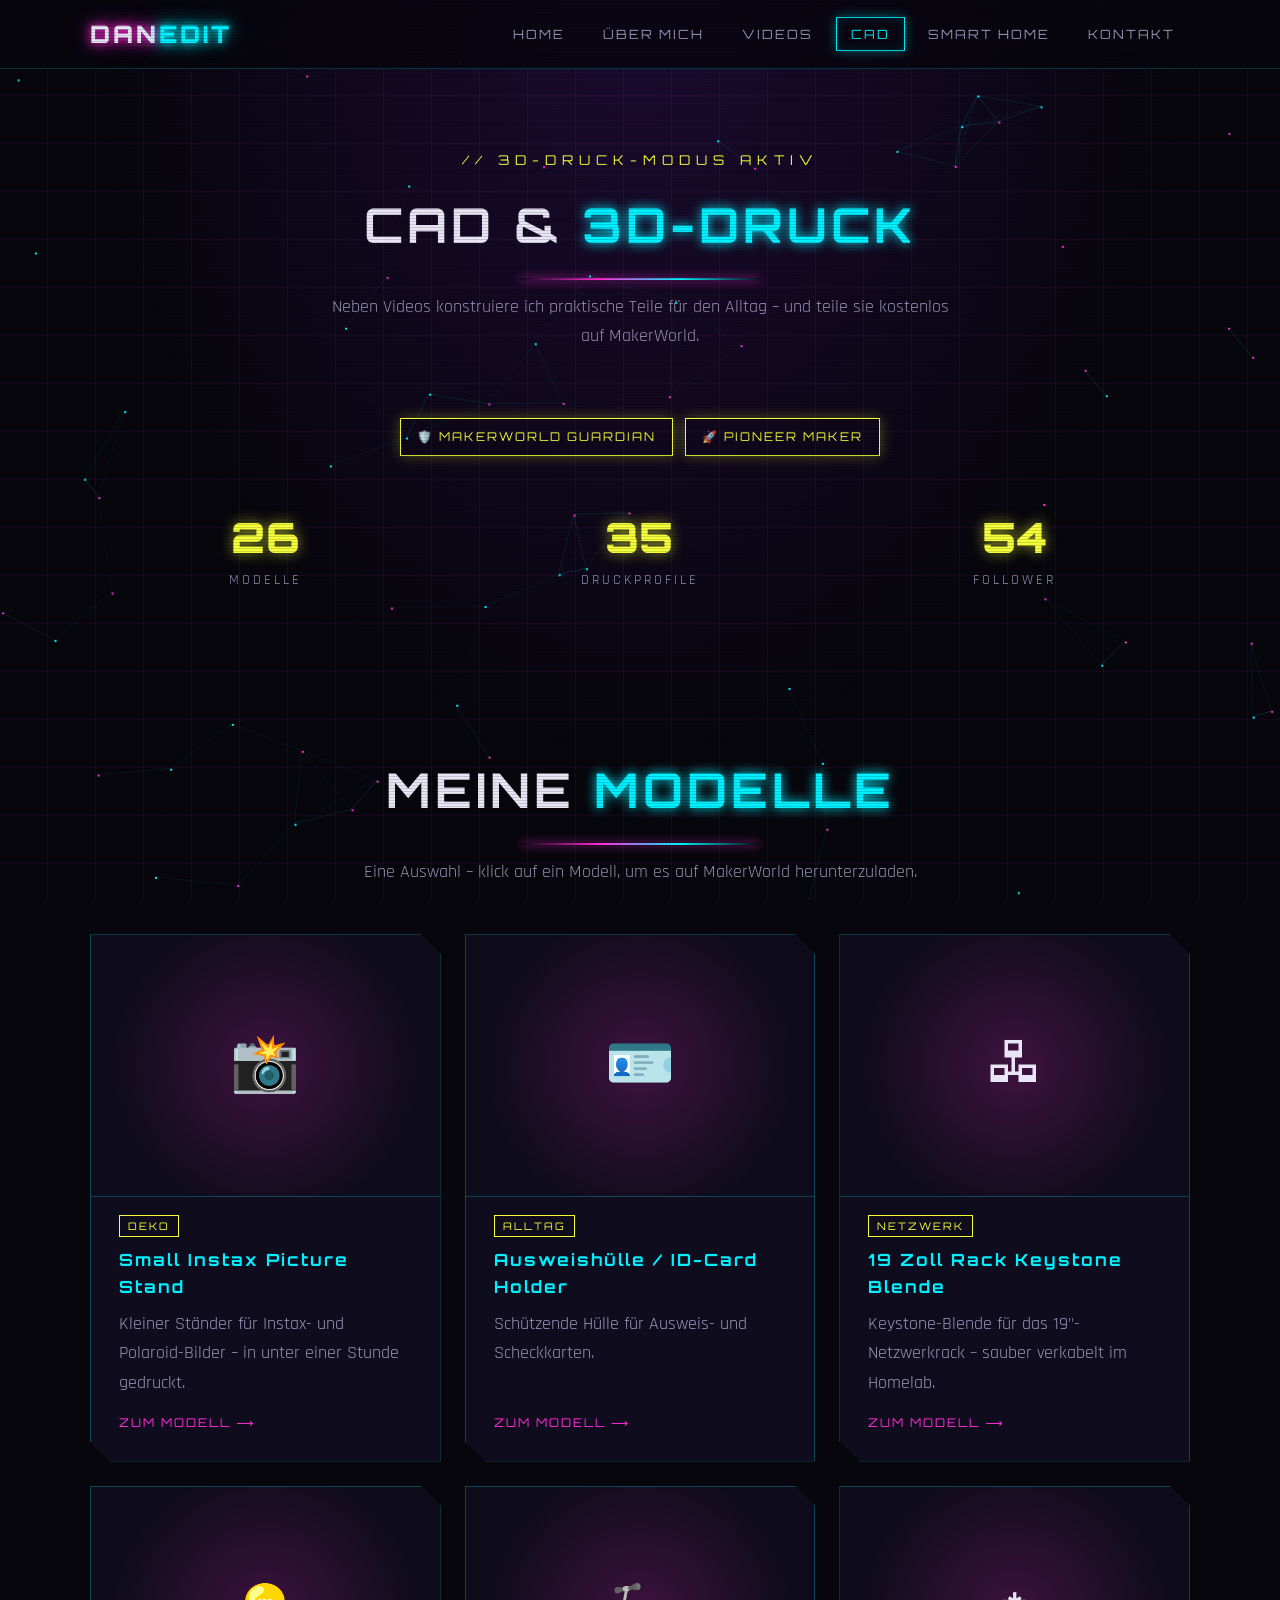
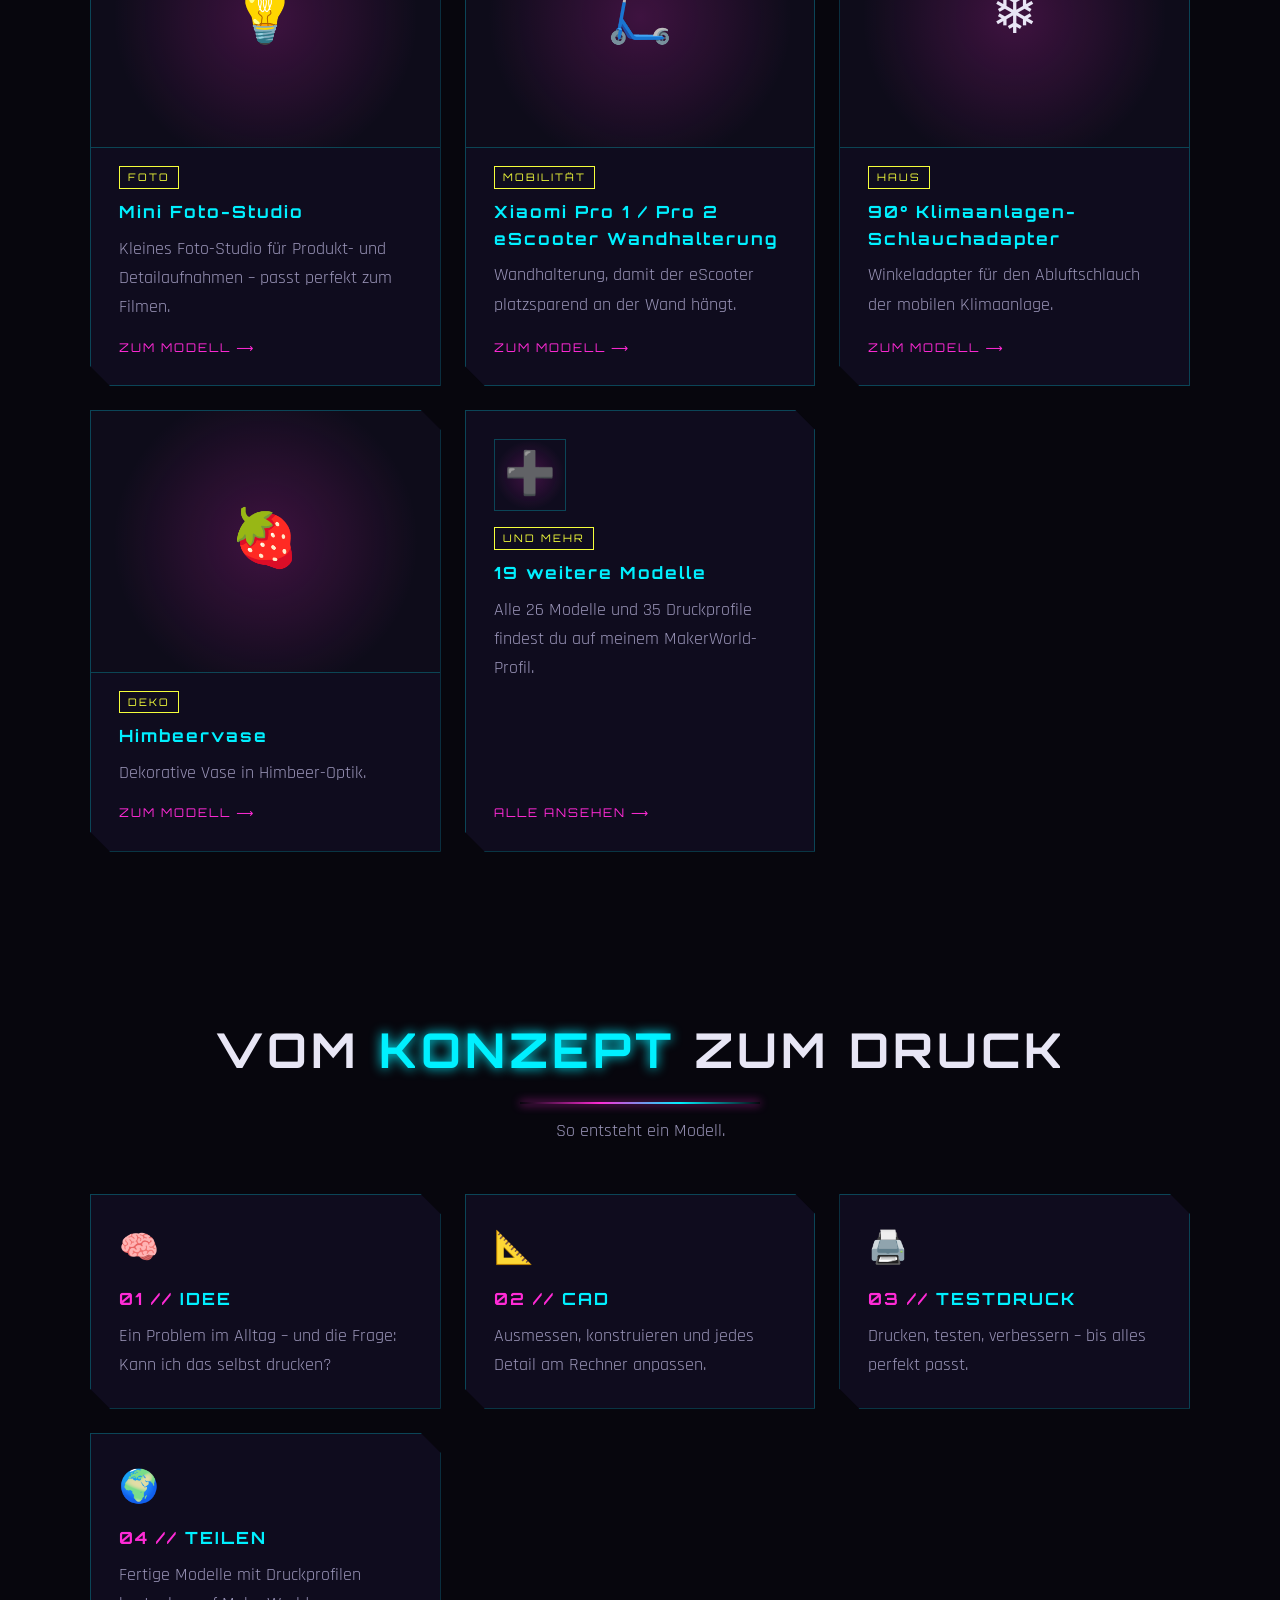
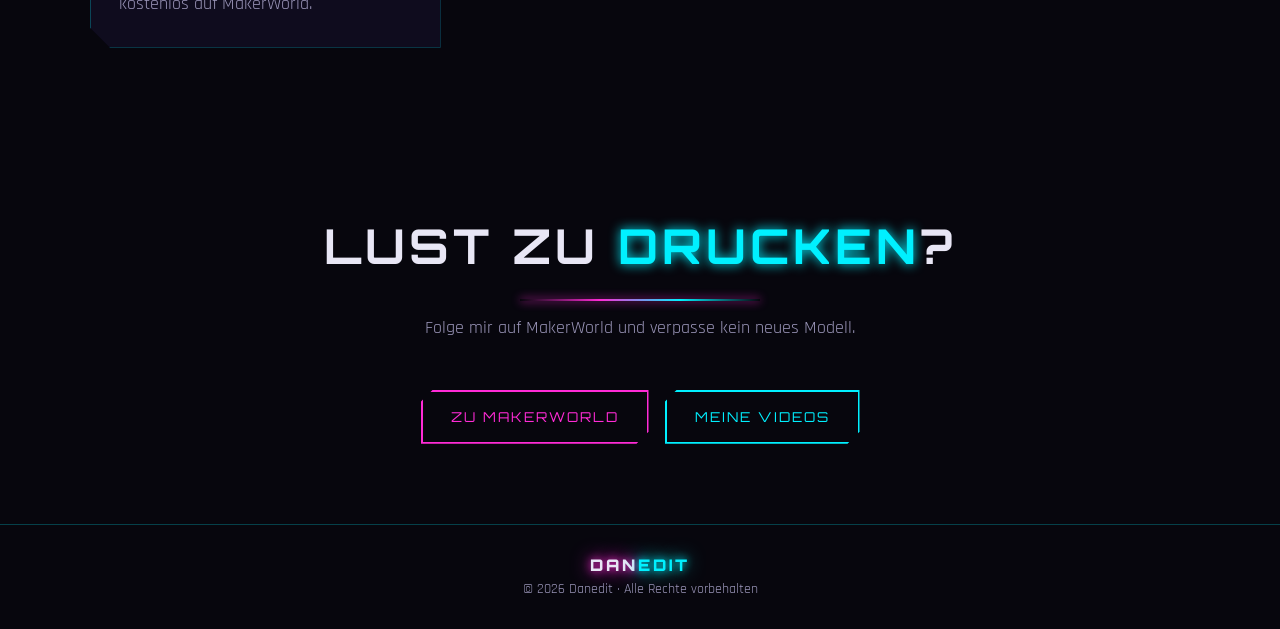
==== cad.html @ 164e9507 "CAD-Karten für MakerWorld-Bilder vorbereitet Co-Authored-By: Claude Opus 5.5 <noreply@anthropic.com>" ====
<!DOCTYPE html>
<html lang="de">
<head>
  <meta charset="UTF-8">
  <meta name="viewport" content="width=device-width, initial-scale=1.0">
  <title>Danedit – CAD &amp; 3D-Druck</title>
  <meta name="description" content="CAD-Konstruktionen und 3D-Druck-Modelle von DanEdit auf MakerWorld.">
  <link rel="preconnect" href="https://fonts.googleapis.com">
  <link rel="preconnect" href="https://fonts.gstatic.com" crossorigin>
  <link href="https://fonts.googleapis.com/css2?family=Orbitron:wght@500;700;900&family=Rajdhani:wght@400;600&display=swap" rel="stylesheet">
  <link rel="stylesheet" href="style.css">
</head>
<body>
  <canvas id="particles"></canvas>

  <nav class="nav">
    <div class="container">
      <a href="index.html" class="logo">DAN<span>EDIT</span></a>
      <button class="burger" aria-label="Menü öffnen">☰</button>
      <ul class="nav-links">
        <li><a href="index.html">Home</a></li>
        <li><a href="ueber-mich.html">Über mich</a></li>
        <li><a href="videos.html">Videos</a></li>
        <li><a href="cad.html">CAD</a></li>
        <li><a href="homeassistant.html">Smart Home</a></li>
        <li><a href="kontakt.html">Kontakt</a></li>
      </ul>
    </div>
  </nav>

  <header class="page-head">
    <div class="container">
      <p class="tagline">// 3D-DRUCK-MODUS AKTIV</p>
      <h1 class="section-title">CAD &amp; <span class="accent">3D-Druck</span></h1>
      <p class="section-sub">Neben Videos konstruiere ich praktische Teile für den Alltag – und teile sie kostenlos auf MakerWorld.</p>
    </div>
  </header>

  <section style="padding-top:0">
    <div class="container">
      <div class="badges reveal">
        <span class="badge">🛡️ MAKERWORLD GUARDIAN</span>
        <span class="badge">🚀 PIONEER MAKER</span>
      </div>
      <!-- Zahlen vom MakerWorld-Profil (Stand Oktober 2026) -->
      <div class="stats reveal">
        <div><div class="stat-num" data-count="26">0</div><div class="stat-label">Modelle</div></div>
        <div><div class="stat-num" data-count="35">0</div><div class="stat-label">Druckprofile</div></div>
        <div><div class="stat-num" data-count="54">0</div><div class="stat-label">Follower</div></div>
      </div>
    </div>
  </section>

  <section>
    <div class="container">
      <h2 class="section-title" style="text-align:center">Meine <span class="accent">Modelle</span></h2>
      <p class="section-sub reveal">Eine Auswahl – klick auf ein Modell, um es auf MakerWorld herunterzuladen.</p>
      <div class="grid">
        <a class="card model-card reveal" href="https://makerworld.com/de/models/68373" target="_blank" rel="noopener">
          <div class="model-img"><img src="bilder/cad/instax.jpg" alt="" loading="lazy"><span>📸</span></div>
          <span class="tag">DEKO</span>
          <h3>Small Instax Picture Stand</h3>
          <p>Kleiner Ständer für Instax- und Polaroid-Bilder – in unter einer Stunde gedruckt.</p>
          <span class="more">ZUM MODELL ⟶</span>
        </a>
        <a class="card model-card reveal" href="https://makerworld.com/de/models/180344" target="_blank" rel="noopener">
          <div class="model-img"><img src="bilder/cad/ausweis.jpg" alt="" loading="lazy"><span>🪪</span></div>
          <span class="tag">ALLTAG</span>
          <h3>Ausweishülle / ID-Card Holder</h3>
          <p>Schützende Hülle für Ausweis- und Scheckkarten.</p>
          <span class="more">ZUM MODELL ⟶</span>
        </a>
        <a class="card model-card reveal" href="https://makerworld.com/de/@DanEdit/upload" target="_blank" rel="noopener">
          <div class="model-img"><img src="bilder/cad/rack.jpg" alt="" loading="lazy"><span>🖧</span></div>
          <span class="tag">NETZWERK</span>
          <h3>19 Zoll Rack Keystone Blende</h3>
          <p>Keystone-Blende für das 19"-Netzwerkrack – sauber verkabelt im Homelab.</p>
          <span class="more">ZUM MODELL ⟶</span>
        </a>
        <a class="card model-card reveal" href="https://makerworld.com/de/@DanEdit/upload" target="_blank" rel="noopener">
          <div class="model-img"><img src="bilder/cad/fotostudio.jpg" alt="" loading="lazy"><span>💡</span></div>
          <span class="tag">FOTO</span>
          <h3>Mini Foto-Studio</h3>
          <p>Kleines Foto-Studio für Produkt- und Detailaufnahmen – passt perfekt zum Filmen.</p>
          <span class="more">ZUM MODELL ⟶</span>
        </a>
        <a class="card model-card reveal" href="https://makerworld.com/de/@DanEdit/upload" target="_blank" rel="noopener">
          <div class="model-img"><img src="bilder/cad/escooter.jpg" alt="" loading="lazy"><span>🛴</span></div>
          <span class="tag">MOBILITÄT</span>
          <h3>Xiaomi Pro 1 / Pro 2 eScooter Wandhalterung</h3>
          <p>Wandhalterung, damit der eScooter platzsparend an der Wand hängt.</p>
          <span class="more">ZUM MODELL ⟶</span>
        </a>
        <a class="card model-card reveal" href="https://makerworld.com/de/@DanEdit/upload" target="_blank" rel="noopener">
          <div class="model-img"><img src="bilder/cad/klima.jpg" alt="" loading="lazy"><span>❄️</span></div>
          <span class="tag">HAUS</span>
          <h3>90° Klimaanlagen-Schlauchadapter</h3>
          <p>Winkeladapter für den Abluftschlauch der mobilen Klimaanlage.</p>
          <span class="more">ZUM MODELL ⟶</span>
        </a>
        <a class="card model-card reveal" href="https://makerworld.com/de/@DanEdit/upload" target="_blank" rel="noopener">
          <div class="model-img"><img src="bilder/cad/himbeervase.jpg" alt="" loading="lazy"><span>🍓</span></div>
          <span class="tag">DEKO</span>
          <h3>Himbeervase</h3>
          <p>Dekorative Vase in Himbeer-Optik.</p>
          <span class="more">ZUM MODELL ⟶</span>
        </a>
        <a class="card model-card reveal" href="https://makerworld.com/de/@DanEdit/upload" target="_blank" rel="noopener">
          <div class="icon">➕</div>
          <span class="tag">UND MEHR</span>
          <h3>19 weitere Modelle</h3>
          <p>Alle 26 Modelle und 35 Druckprofile findest du auf meinem MakerWorld-Profil.</p>
          <span class="more">ALLE ANSEHEN ⟶</span>
        </a>
      </div>
    </div>
  </section>

  <section>
    <div class="container">
      <h2 class="section-title" style="text-align:center">Vom <span class="accent">Konzept</span> zum Druck</h2>
      <p class="section-sub reveal">So entsteht ein Modell.</p>
      <div class="grid steps">
        <div class="card reveal"><div class="icon">🧠</div><h3>IDEE</h3><p>Ein Problem im Alltag – und die Frage: Kann ich das selbst drucken?</p></div>
        <div class="card reveal"><div class="icon">📐</div><h3>CAD</h3><p>Ausmessen, konstruieren und jedes Detail am Rechner anpassen.</p></div>
        <div class="card reveal"><div class="icon">🖨️</div><h3>TESTDRUCK</h3><p>Drucken, testen, verbessern – bis alles perfekt passt.</p></div>
        <div class="card reveal"><div class="icon">🌍</div><h3>TEILEN</h3><p>Fertige Modelle mit Druckprofilen kostenlos auf MakerWorld.</p></div>
      </div>
    </div>
  </section>

  <section>
    <div class="container" style="text-align:center">
      <h2 class="section-title">Lust zu <span class="accent">drucken</span>?</h2>
      <p class="section-sub reveal">Folge mir auf MakerWorld und verpasse kein neues Modell.</p>
      <div class="btn-row reveal">
        <a class="btn" href="https://makerworld.com/de/@DanEdit" target="_blank" rel="noopener">Zu MakerWorld</a>
        <a class="btn cyan" href="videos.html">Meine Videos</a>
      </div>
    </div>
  </section>

  <footer>
    <div class="container">
      <p class="logo">DAN<span>EDIT</span></p>
      <p>© 2026 Danedit · Alle Rechte vorbehalten</p>
    </div>
  </footer>

  <script src="script.js"></script>
</body>
</html>
---- style.css ----
/* ==========================================================
   DANEDIT – Cyberpunk Neon Theme
   Farben zentral hier ändern:
   ========================================================== */
:root {
  --bg: #07060d;
  --bg-2: #0e0c1a;
  --panel: rgba(20, 16, 40, 0.65);
  --pink: #ff2bd6;
  --cyan: #00f0ff;
  --yellow: #f5ff3b;
  --text: #e8e6f5;
  --muted: #9a95b8;
  --border: rgba(0, 240, 255, 0.25);
  --radius: 4px;
  --font-head: "Orbitron", system-ui, sans-serif;
  --font-body: "Rajdhani", system-ui, sans-serif;
}

* { box-sizing: border-box; margin: 0; padding: 0; }

html { scroll-behavior: smooth; }

body {
  background: var(--bg);
  color: var(--text);
  font-family: var(--font-body);
  font-size: 1.15rem;
  line-height: 1.6;
  min-height: 100vh;
  overflow-x: hidden;
  display: flex;
  flex-direction: column;
}

/* Hintergrund: Raster + Scanlines */
body::before {
  content: "";
  position: fixed;
  inset: 0;
  z-index: -2;
  background:
    linear-gradient(transparent 0 calc(100% - 1px), rgba(255, 43, 214, 0.08) 0) 0 0 / 100% 48px,
    linear-gradient(90deg, transparent 0 calc(100% - 1px), rgba(0, 240, 255, 0.06) 0) 0 0 / 48px 100%,
    radial-gradient(ellipse at top, #1d0b33 0%, var(--bg) 60%);
}
body::after {
  content: "";
  position: fixed;
  inset: 0;
  z-index: 100;
  pointer-events: none;
  background: repeating-linear-gradient(0deg, rgba(0, 0, 0, 0.15) 0 1px, transparent 1px 3px);
}

#particles { position: fixed; inset: 0; z-index: -1; pointer-events: none; }

a { color: var(--cyan); text-decoration: none; }
img { max-width: 100%; display: block; }

.container { width: min(1100px, 100% - 32px); margin-inline: auto; }

/* ---------- Navigation ---------- */
.nav {
  position: sticky;
  top: 0;
  z-index: 50;
  background: rgba(7, 6, 13, 0.8);
  backdrop-filter: blur(10px);
  border-bottom: 1px solid var(--border);
}
.nav .container {
  display: flex;
  align-items: center;
  justify-content: space-between;
  height: 68px;
}
.logo {
  font-family: var(--font-head);
  font-weight: 900;
  font-size: 1.5rem;
  letter-spacing: 3px;
  color: var(--text);
  text-shadow: 0 0 8px var(--pink), 0 0 20px var(--pink);
}
.logo span { color: var(--cyan); text-shadow: 0 0 8px var(--cyan), 0 0 20px var(--cyan); }

.nav-links { display: flex; gap: 8px; list-style: none; }
.nav-links a {
  font-family: var(--font-head);
  font-size: 0.8rem;
  letter-spacing: 2px;
  text-transform: uppercase;
  color: var(--muted);
  padding: 8px 14px;
  border: 1px solid transparent;
  transition: all 0.2s;
}
.nav-links a:hover,
.nav-links a.active {
  color: var(--cyan);
  border-color: var(--cyan);
  box-shadow: 0 0 12px rgba(0, 240, 255, 0.4), inset 0 0 12px rgba(0, 240, 255, 0.15);
}

.burger {
  display: none;
  background: none;
  border: 1px solid var(--cyan);
  color: var(--cyan);
  font-size: 1.4rem;
  width: 44px;
  height: 44px;
  cursor: pointer;
}

@media (max-width: 760px) {
  .burger { display: block; }
  .nav-links {
    position: absolute;
    top: 68px;
    left: 0;
    right: 0;
    flex-direction: column;
    background: var(--bg-2);
    border-bottom: 1px solid var(--border);
    padding: 16px;
    display: none;
  }
  .nav-links.open { display: flex; }
}

/* ---------- Hero ---------- */
.hero {
  min-height: calc(100vh - 68px);
  display: grid;
  place-items: center;
  text-align: center;
  padding: 60px 0;
}
.tagline {
  font-family: var(--font-head);
  color: var(--yellow);
  letter-spacing: 6px;
  font-size: 0.85rem;
  margin-bottom: 16px;
}
.glitch {
  position: relative;
  font-family: var(--font-head);
  font-weight: 900;
  font-size: clamp(3rem, 13vw, 8rem);
  line-height: 1;
  letter-spacing: 6px;
  color: var(--text);
  text-shadow: 0 0 10px var(--pink), 0 0 40px var(--pink);
}
.glitch::before,
.glitch::after {
  content: attr(data-text);
  position: absolute;
  inset: 0;
  overflow: hidden;
}
.glitch::before { color: var(--cyan); left: 3px; animation: glitch 2.5s infinite linear alternate-reverse; }
.glitch::after { color: var(--pink); left: -3px; animation: glitch 3s infinite linear alternate; }

@keyframes glitch {
  0%   { clip-path: inset(80% 0 5% 0); }
  20%  { clip-path: inset(10% 0 70% 0); }
  40%  { clip-path: inset(50% 0 30% 0); }
  60%  { clip-path: inset(30% 0 55% 0); }
  80%  { clip-path: inset(65% 0 10% 0); }
  100% { clip-path: inset(5% 0 85% 0); }
}

.typed {
  font-family: var(--font-head);
  color: var(--cyan);
  margin: 24px 0 40px;
  min-height: 1.6em;
  font-size: clamp(0.9rem, 3vw, 1.2rem);
}
.typed::after { content: "▌"; animation: blink 1s steps(1) infinite; }
@keyframes blink { 50% { opacity: 0; } }

/* ---------- Buttons ---------- */
.btn-row { display: flex; gap: 16px; justify-content: center; flex-wrap: wrap; }
.btn {
  display: inline-block;
  font-family: var(--font-head);
  font-size: 0.85rem;
  letter-spacing: 2px;
  text-transform: uppercase;
  padding: 14px 28px;
  border: 2px solid var(--pink);
  color: var(--pink);
  background: transparent;
  clip-path: polygon(12px 0, 100% 0, 100% calc(100% - 12px), calc(100% - 12px) 100%, 0 100%, 0 12px);
  transition: all 0.2s;
  cursor: pointer;
}
.btn:hover { background: var(--pink); color: var(--bg); box-shadow: 0 0 30px var(--pink); }
.btn.cyan { border-color: var(--cyan); color: var(--cyan); }
.btn.cyan:hover { background: var(--cyan); color: var(--bg); box-shadow: 0 0 30px var(--cyan); }

/* ---------- Sektionen ---------- */
section { padding: 80px 0; }
.page-head { padding: 80px 0 20px; text-align: center; }
.section-title {
  font-family: var(--font-head);
  font-size: clamp(1.8rem, 5vw, 3rem);
  letter-spacing: 4px;
  text-transform: uppercase;
  margin-bottom: 12px;
}
.section-title .accent { color: var(--cyan); text-shadow: 0 0 12px var(--cyan); }
.section-sub { color: var(--muted); max-width: 640px; margin: 0 auto 48px; text-align: center; }

/* ---------- Panels / Karten ---------- */
.grid { display: grid; gap: 24px; grid-template-columns: repeat(auto-fit, minmax(260px, 1fr)); }

.card {
  position: relative;
  background: var(--panel);
  border: 1px solid var(--border);
  padding: 28px;
  clip-path: polygon(0 0, calc(100% - 20px) 0, 100% 20px, 100% 100%, 20px 100%, 0 calc(100% - 20px));
  transition: transform 0.25s, border-color 0.25s, box-shadow 0.25s;
}
.card:hover {
  transform: translateY(-6px);
  border-color: var(--pink);
  box-shadow: 0 0 30px rgba(255, 43, 214, 0.25);
}
.card .icon { font-size: 2rem; margin-bottom: 12px; }
.card h3 {
  font-family: var(--font-head);
  font-size: 1.05rem;
  letter-spacing: 2px;
  color: var(--cyan);
  margin-bottom: 8px;
}
.card p { color: var(--muted); }

/* Stats */
.stats { display: grid; gap: 24px; grid-template-columns: repeat(auto-fit, minmax(180px, 1fr)); text-align: center; }
.stat-num {
  font-family: var(--font-head);
  font-size: 2.6rem;
  font-weight: 900;
  color: var(--yellow);
  text-shadow: 0 0 14px rgba(245, 255, 59, 0.6);
}
.stat-label { color: var(--muted); letter-spacing: 3px; text-transform: uppercase; font-size: 0.85rem; }

/* ---------- Über mich ---------- */
.about { display: grid; gap: 48px; grid-template-columns: 1fr 1.4fr; align-items: center; }
@media (max-width: 760px) { .about { grid-template-columns: 1fr; } }

.avatar-frame {
  aspect-ratio: 1;
  border: 2px solid var(--cyan);
  box-shadow: 0 0 30px rgba(0, 240, 255, 0.4), inset 0 0 30px rgba(255, 43, 214, 0.3);
  display: grid;
  place-items: center;
  font-family: var(--font-head);
  font-size: 5rem;
  color: var(--pink);
  text-shadow: 0 0 20px var(--pink);
  background: linear-gradient(135deg, rgba(255, 43, 214, 0.15), rgba(0, 240, 255, 0.15));
  clip-path: polygon(0 0, calc(100% - 30px) 0, 100% 30px, 100% 100%, 30px 100%, 0 calc(100% - 30px));
}
.avatar-frame img { width: 100%; height: 100%; object-fit: cover; }

.about p { margin-bottom: 16px; }

.skill { margin-bottom: 18px; }
.skill-head { display: flex; justify-content: space-between; font-family: var(--font-head); font-size: 0.8rem; letter-spacing: 2px; margin-bottom: 6px; }
.bar { height: 8px; background: rgba(255, 255, 255, 0.06); border: 1px solid var(--border); }
.bar span {
  display: block;
  height: 100%;
  width: 0;
  background: linear-gradient(90deg, var(--pink), var(--cyan));
  box-shadow: 0 0 12px var(--pink);
  transition: width 1.4s ease-out;
}

/* Timeline */
.timeline { border-left: 2px solid var(--pink); padding-left: 28px; max-width: 720px; margin: 0 auto; }
.tl-item { position: relative; margin-bottom: 36px; }
.tl-item::before {
  content: "";
  position: absolute;
  left: -36px;
  top: 6px;
  width: 14px;
  height: 14px;
  background: var(--bg);
  border: 2px solid var(--cyan);
  box-shadow: 0 0 10px var(--cyan);
  transform: rotate(45deg);
}
.tl-year { font-family: var(--font-head); color: var(--yellow); letter-spacing: 2px; }

/* ---------- Videos ---------- */
.video-card { padding: 0; }
.thumb {
  position: relative;
  aspect-ratio: 16 / 9;
  background: linear-gradient(135deg, #2a0b3d, #062b3a);
  display: grid;
  place-items: center;
  overflow: hidden;
}
.thumb img { width: 100%; height: 100%; object-fit: cover; }
.thumb .play {
  position: absolute;
  width: 64px;
  height: 64px;
  border: 2px solid var(--cyan);
  border-radius: 50%;
  display: grid;
  place-items: center;
  color: var(--cyan);
  font-size: 1.5rem;
  background: rgba(7, 6, 13, 0.6);
  box-shadow: 0 0 20px var(--cyan);
  transition: transform 0.2s;
}
.video-card:hover .play { transform: scale(1.15); }
.thumb iframe { position: absolute; inset: 0; width: 100%; height: 100%; border: 0; }
.video-body { padding: 20px 24px 24px; }
.tag {
  display: inline-block;
  font-family: var(--font-head);
  font-size: 0.65rem;
  letter-spacing: 2px;
  color: var(--yellow);
  border: 1px solid var(--yellow);
  padding: 2px 8px;
  margin-bottom: 10px;
}

.filters { display: flex; gap: 10px; justify-content: center; flex-wrap: wrap; margin-bottom: 40px; }
.filters button {
  font-family: var(--font-head);
  font-size: 0.75rem;
  letter-spacing: 2px;
  background: transparent;
  color: var(--muted);
  border: 1px solid var(--border);
  padding: 8px 16px;
  cursor: pointer;
}
.filters button.active,
.filters button:hover { color: var(--pink); border-color: var(--pink); box-shadow: 0 0 12px rgba(255, 43, 214, 0.4); }

/* ---------- Kontakt ---------- */
.socials { display: grid; gap: 20px; grid-template-columns: repeat(auto-fit, minmax(200px, 1fr)); }
.social { text-align: center; color: var(--text); }
.social .icon { font-size: 2.4rem; }

form.terminal {
  max-width: 720px;
  margin: 0 auto;
  background: rgba(0, 0, 0, 0.6);
  border: 1px solid var(--cyan);
  box-shadow: 0 0 30px rgba(0, 240, 255, 0.2);
}
.term-bar {
  display: flex;
  gap: 8px;
  align-items: center;
  padding: 10px 16px;
  border-bottom: 1px solid var(--border);
  font-family: var(--font-head);
  font-size: 0.7rem;
  letter-spacing: 2px;
  color: var(--muted);
}
.term-bar i { width: 10px; height: 10px; border-radius: 50%; background: var(--pink); }
.term-bar i:nth-child(2) { background: var(--yellow); }
.term-bar i:nth-child(3) { background: var(--cyan); margin-right: 8px; }
.term-body { padding: 28px; display: grid; gap: 18px; }
.term-body label { font-family: var(--font-head); font-size: 0.75rem; letter-spacing: 2px; color: var(--cyan); }
.term-body label::before { content: "> "; color: var(--pink); }
.term-body input,
.term-body textarea {
  width: 100%;
  margin-top: 6px;
  background: transparent;
  border: none;
  border-bottom: 1px solid var(--border);
  color: var(--text);
  font: inherit;
  padding: 8px 0;
  outline: none;
}
.term-body input:focus,
.term-body textarea:focus { border-color: var(--pink); }
.term-body textarea { min-height: 120px; resize: vertical; }

/* ---------- Footer ---------- */
footer {
  margin-top: auto;
  border-top: 1px solid var(--border);
  padding: 28px 0;
  text-align: center;
  color: var(--muted);
  font-size: 0.9rem;
}
footer .logo { font-size: 1rem; }

/* ---------- CAD / 3D-Druck ---------- */
.badges { display: flex; gap: 12px; justify-content: center; flex-wrap: wrap; margin-bottom: 48px; }
.badge {
  font-family: var(--font-head);
  font-size: 0.75rem;
  letter-spacing: 2px;
  padding: 8px 16px;
  border: 1px solid var(--yellow);
  color: var(--yellow);
  box-shadow: 0 0 14px rgba(245, 255, 59, 0.3);
}
.model-card { display: flex; flex-direction: column; color: var(--text); }
.model-card .tag { align-self: flex-start; }
.model-img {
  aspect-ratio: 4 / 3;
  margin: -28px -28px 18px;
  overflow: hidden;
  border-bottom: 1px solid var(--border);
  background: radial-gradient(circle, rgba(255, 43, 214, 0.2), transparent 70%), var(--bg-2);
  display: grid;
  place-items: center;
}
.model-img img { width: 100%; height: 100%; object-fit: cover; transition: transform 0.5s; }
.model-card:hover .model-img img { transform: scale(1.08); }
.model-img span { display: none; font-size: 3.5rem; }
.model-img.missing img { display: none; }
.model-img.missing span { display: block; }
.model-card .icon {
  font-size: 2.6rem;
  width: 72px;
  height: 72px;
  display: grid;
  place-items: center;
  border: 1px solid var(--border);
  background: radial-gradient(circle, rgba(255, 43, 214, 0.2), transparent 70%);
  margin-bottom: 16px;
}
.model-card .more { margin-top: auto; padding-top: 16px; font-family: var(--font-head); font-size: 0.75rem; letter-spacing: 2px; color: var(--pink); }
.steps { counter-reset: step; }
.steps .card h3::before { counter-increment: step; content: "0" counter(step) " // "; color: var(--pink); }

/* ---------- Under Construction ---------- */
.construction .glitch { font-size: clamp(2rem, 8vw, 5rem); }
.hazard {
  height: 14px;
  max-width: 720px;
  margin: 0 auto 40px;
  background: repeating-linear-gradient(-45deg, var(--yellow) 0 18px, #111 18px 36px) 0 0 / 51px 100%;
  box-shadow: 0 0 20px rgba(245, 255, 59, 0.35);
  animation: hazard-move 1.2s linear infinite;
}
.hazard:last-of-type { margin: 40px auto 0; }
@keyframes hazard-move { to { background-position: 51px 0; } }

.build-box {
  max-width: 720px;
  margin: 0 auto;
  text-align: left;
  background: rgba(0, 0, 0, 0.6);
  border: 1px solid var(--cyan);
  box-shadow: 0 0 30px rgba(0, 240, 255, 0.2);
}
.build-body { padding: 24px 28px; font-family: var(--font-head); font-size: 0.8rem; letter-spacing: 1px; display: grid; gap: 10px; }
.build-body .ok { color: var(--cyan); }
.build-body .wait { color: var(--yellow); animation: blink 1s steps(1) infinite; }
.build-bar { height: 10px; margin-top: 8px; border: 1px solid var(--border); background: rgba(255, 255, 255, 0.05); overflow: hidden; }
.build-bar span {
  display: block;
  height: 100%;
  width: 40%;
  background: repeating-linear-gradient(-45deg, var(--pink) 0 10px, var(--cyan) 10px 20px);
  box-shadow: 0 0 12px var(--pink);
  animation: build-load 2.5s ease-out;
}
@keyframes build-load { from { width: 0; } }
.build-pct { color: var(--muted); text-align: right; }

/* ---------- Scroll-Fortschritt ---------- */
#progress {
  position: fixed;
  top: 0;
  left: 0;
  height: 3px;
  width: 100%;
  z-index: 200;
  transform-origin: 0 50%;
  transform: scaleX(0);
  background: linear-gradient(90deg, var(--pink), var(--cyan), var(--yellow));
  box-shadow: 0 0 12px var(--cyan);
}

/* ---------- Scroll-Animationen ---------- */
.reveal {
  opacity: 0;
  filter: blur(8px);
  transform: translateY(60px);
  transition:
    opacity 0.9s cubic-bezier(0.2, 0.8, 0.2, 1) var(--d, 0ms),
    transform 0.9s cubic-bezier(0.2, 0.8, 0.2, 1) var(--d, 0ms),
    filter 0.9s cubic-bezier(0.2, 0.8, 0.2, 1) var(--d, 0ms);
}
.reveal.from-left  { transform: translateX(-90px) skewX(6deg); }
.reveal.from-right { transform: translateX(90px) skewX(-6deg); }
.reveal.zoom       { transform: scale(0.75); }
.reveal.flip       { transform: perspective(900px) rotateX(35deg) translateY(60px) scale(0.92); transform-origin: 50% 100%; }
.reveal.visible    { opacity: 1; filter: none; transform: none; }

/* Neon-Linie unter Überschriften */
.section-title::after {
  content: "";
  display: block;
  height: 2px;
  width: 0;
  margin: 14px auto 0;
  background: linear-gradient(90deg, transparent, var(--pink), var(--cyan), transparent);
  box-shadow: 0 0 10px var(--pink);
  transition: width 1.2s cubic-bezier(0.2, 0.8, 0.2, 1) 0.3s;
}
.section-title.visible::after { width: min(240px, 60%); }

/* Seitenübergänge */
body { animation: page-in 0.7s ease-out; }
body.leaving { opacity: 0; transform: translateY(-12px); transition: opacity 0.3s, transform 0.3s; }
@keyframes page-in { from { opacity: 0; transform: translateY(16px); } }

@media (prefers-reduced-motion: reduce) {
  *, *::before, *::after { animation: none !important; transition: none !important; }
  .reveal { opacity: 1; filter: none; transform: none; }
  .section-title::after { width: min(240px, 60%); }
}
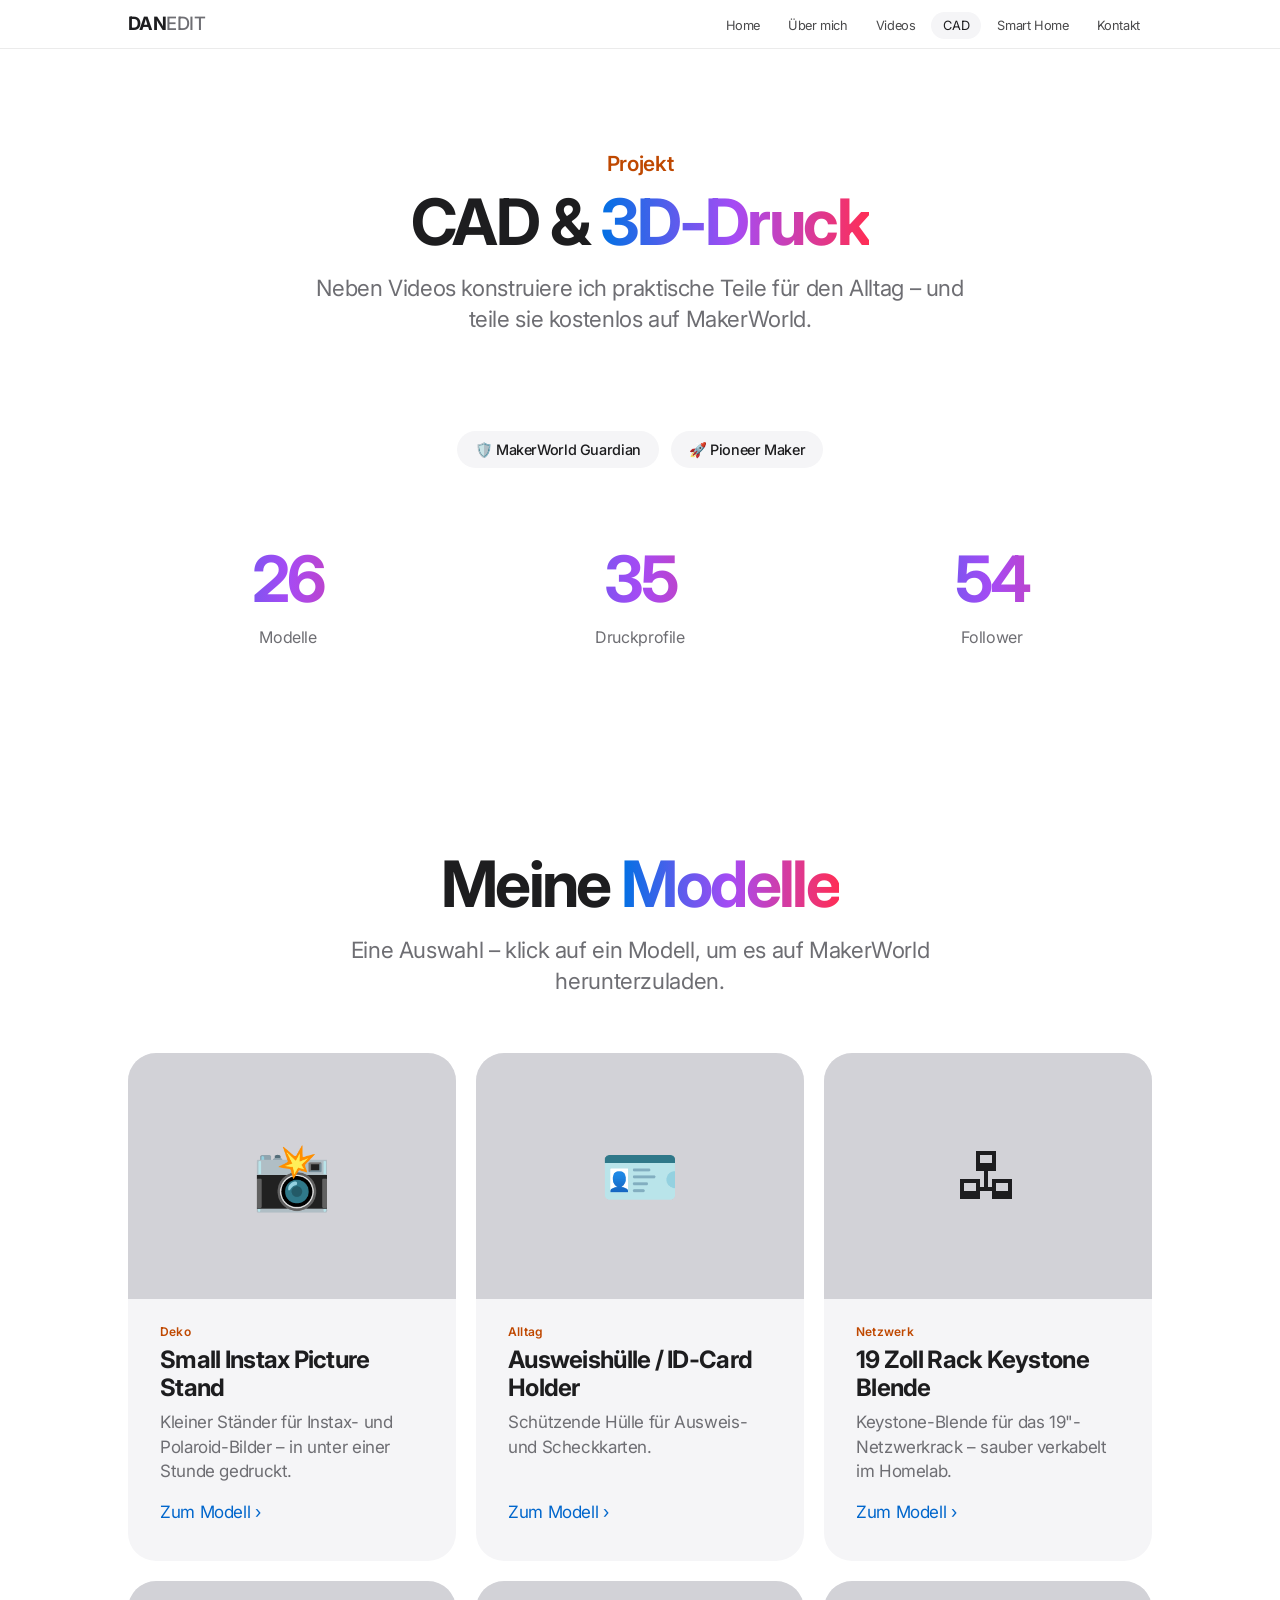
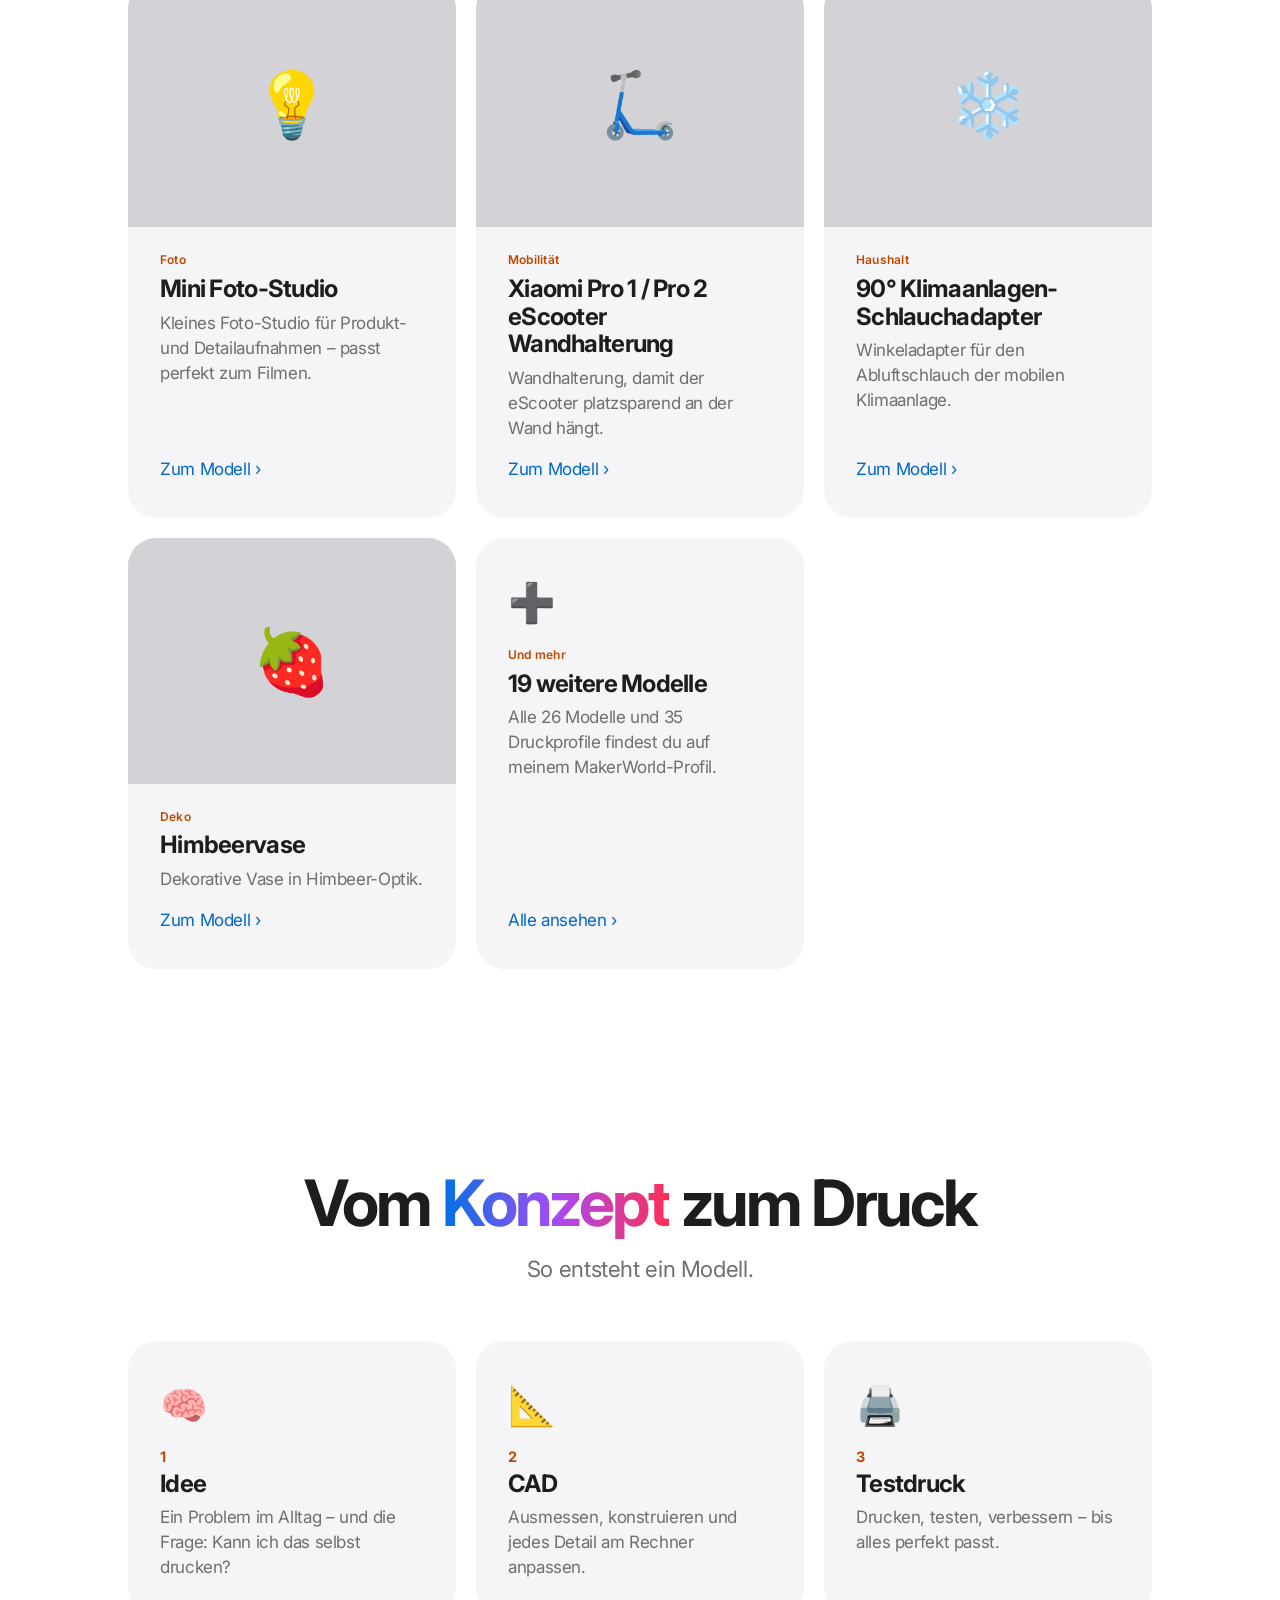
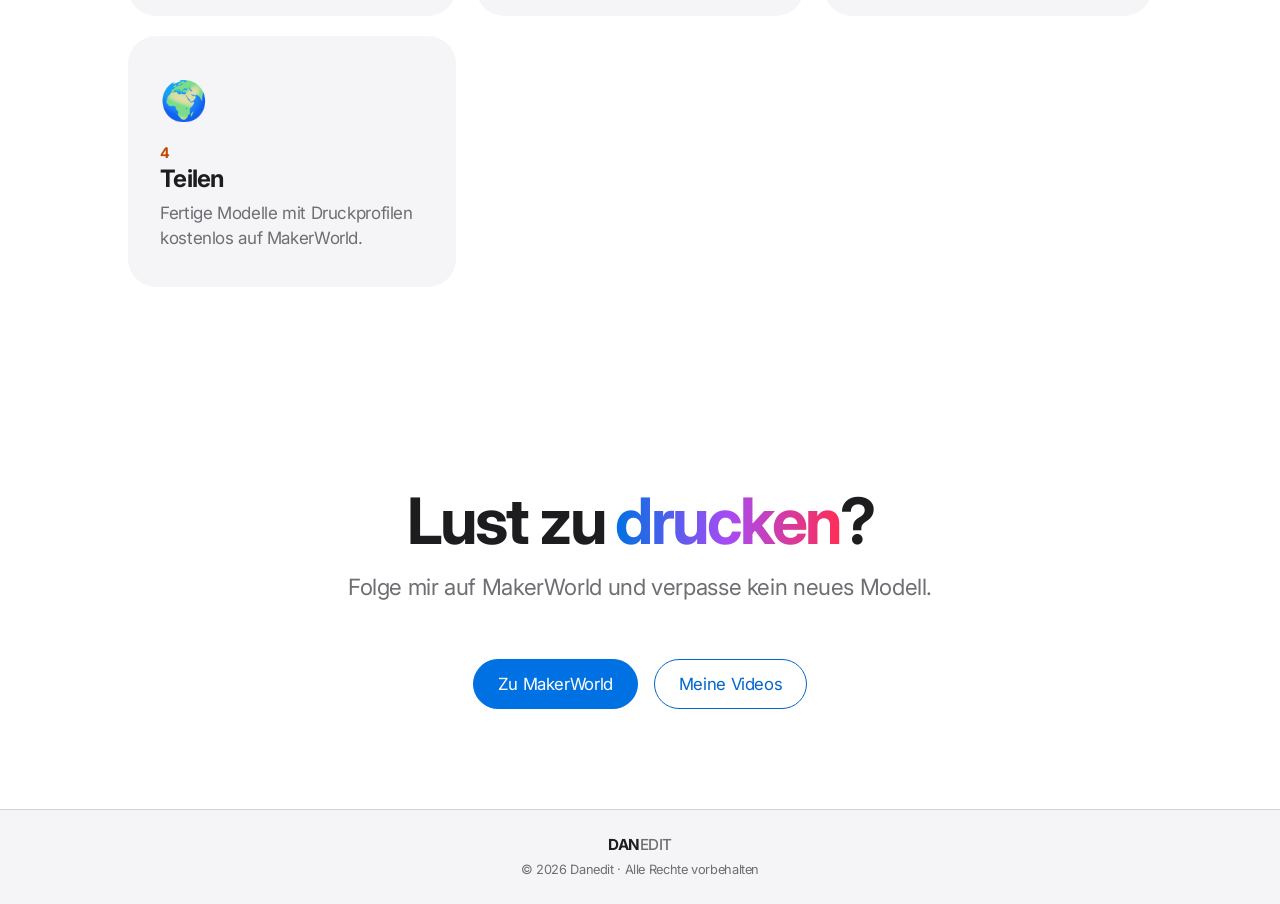
==== commit 029e52d4: "Redesign im Apple-Stil mit automatischem Hell-/Dunkelmodus Co-Authored-By: Claude Opus 5.5 <noreply@" ====
--- a/cad.html
+++ b/cad.html
@@ -7,12 +7,10 @@
   <meta name="description" content="CAD-Konstruktionen und 3D-Druck-Modelle von DanEdit auf MakerWorld.">
   <link rel="preconnect" href="https://fonts.googleapis.com">
   <link rel="preconnect" href="https://fonts.gstatic.com" crossorigin>
-  <link href="https://fonts.googleapis.com/css2?family=Orbitron:wght@500;700;900&family=Rajdhani:wght@400;600&display=swap" rel="stylesheet">
+  <link href="https://fonts.googleapis.com/css2?family=Inter:wght@400;500;600;700;800&display=swap" rel="stylesheet">
   <link rel="stylesheet" href="style.css">
 </head>
 <body>
-  <canvas id="particles"></canvas>
-
   <nav class="nav">
     <div class="container">
       <a href="index.html" class="logo">DAN<span>EDIT</span></a>
@@ -30,7 +28,7 @@
 
   <header class="page-head">
     <div class="container">
-      <p class="tagline">// 3D-DRUCK-MODUS AKTIV</p>
+      <p class="tagline">Projekt</p>
       <h1 class="section-title">CAD &amp; <span class="accent">3D-Druck</span></h1>
       <p class="section-sub">Neben Videos konstruiere ich praktische Teile für den Alltag – und teile sie kostenlos auf MakerWorld.</p>
     </div>
@@ -39,8 +37,8 @@
   <section style="padding-top:0">
     <div class="container">
       <div class="badges reveal">
-        <span class="badge">🛡️ MAKERWORLD GUARDIAN</span>
-        <span class="badge">🚀 PIONEER MAKER</span>
+        <span class="badge">🛡️ MakerWorld Guardian</span>
+        <span class="badge">🚀 Pioneer Maker</span>
       </div>
       <!-- Zahlen vom MakerWorld-Profil (Stand Oktober 2026) -->
       <div class="stats reveal">
@@ -58,59 +56,59 @@
       <div class="grid">
         <a class="card model-card reveal" href="https://makerworld.com/de/models/68373" target="_blank" rel="noopener">
           <div class="model-img"><img src="bilder/cad/instax.jpg" alt="" loading="lazy"><span>📸</span></div>
-          <span class="tag">DEKO</span>
+          <span class="tag">Deko</span>
           <h3>Small Instax Picture Stand</h3>
           <p>Kleiner Ständer für Instax- und Polaroid-Bilder – in unter einer Stunde gedruckt.</p>
-          <span class="more">ZUM MODELL ⟶</span>
+          <span class="more">Zum Modell ›</span>
         </a>
         <a class="card model-card reveal" href="https://makerworld.com/de/models/180344" target="_blank" rel="noopener">
           <div class="model-img"><img src="bilder/cad/ausweis.jpg" alt="" loading="lazy"><span>🪪</span></div>
-          <span class="tag">ALLTAG</span>
+          <span class="tag">Alltag</span>
           <h3>Ausweishülle / ID-Card Holder</h3>
           <p>Schützende Hülle für Ausweis- und Scheckkarten.</p>
-          <span class="more">ZUM MODELL ⟶</span>
+          <span class="more">Zum Modell ›</span>
         </a>
         <a class="card model-card reveal" href="https://makerworld.com/de/@DanEdit/upload" target="_blank" rel="noopener">
           <div class="model-img"><img src="bilder/cad/rack.jpg" alt="" loading="lazy"><span>🖧</span></div>
-          <span class="tag">NETZWERK</span>
+          <span class="tag">Netzwerk</span>
           <h3>19 Zoll Rack Keystone Blende</h3>
           <p>Keystone-Blende für das 19"-Netzwerkrack – sauber verkabelt im Homelab.</p>
-          <span class="more">ZUM MODELL ⟶</span>
+          <span class="more">Zum Modell ›</span>
         </a>
         <a class="card model-card reveal" href="https://makerworld.com/de/@DanEdit/upload" target="_blank" rel="noopener">
           <div class="model-img"><img src="bilder/cad/fotostudio.jpg" alt="" loading="lazy"><span>💡</span></div>
-          <span class="tag">FOTO</span>
+          <span class="tag">Foto</span>
           <h3>Mini Foto-Studio</h3>
           <p>Kleines Foto-Studio für Produkt- und Detailaufnahmen – passt perfekt zum Filmen.</p>
-          <span class="more">ZUM MODELL ⟶</span>
+          <span class="more">Zum Modell ›</span>
         </a>
         <a class="card model-card reveal" href="https://makerworld.com/de/@DanEdit/upload" target="_blank" rel="noopener">
           <div class="model-img"><img src="bilder/cad/escooter.jpg" alt="" loading="lazy"><span>🛴</span></div>
-          <span class="tag">MOBILITÄT</span>
+          <span class="tag">Mobilität</span>
           <h3>Xiaomi Pro 1 / Pro 2 eScooter Wandhalterung</h3>
           <p>Wandhalterung, damit der eScooter platzsparend an der Wand hängt.</p>
-          <span class="more">ZUM MODELL ⟶</span>
+          <span class="more">Zum Modell ›</span>
         </a>
         <a class="card model-card reveal" href="https://makerworld.com/de/@DanEdit/upload" target="_blank" rel="noopener">
           <div class="model-img"><img src="bilder/cad/klima.jpg" alt="" loading="lazy"><span>❄️</span></div>
-          <span class="tag">HAUS</span>
+          <span class="tag">Haushalt</span>
           <h3>90° Klimaanlagen-Schlauchadapter</h3>
           <p>Winkeladapter für den Abluftschlauch der mobilen Klimaanlage.</p>
-          <span class="more">ZUM MODELL ⟶</span>
+          <span class="more">Zum Modell ›</span>
         </a>
         <a class="card model-card reveal" href="https://makerworld.com/de/@DanEdit/upload" target="_blank" rel="noopener">
           <div class="model-img"><img src="bilder/cad/himbeervase.jpg" alt="" loading="lazy"><span>🍓</span></div>
-          <span class="tag">DEKO</span>
+          <span class="tag">Deko</span>
           <h3>Himbeervase</h3>
           <p>Dekorative Vase in Himbeer-Optik.</p>
-          <span class="more">ZUM MODELL ⟶</span>
+          <span class="more">Zum Modell ›</span>
         </a>
         <a class="card model-card reveal" href="https://makerworld.com/de/@DanEdit/upload" target="_blank" rel="noopener">
           <div class="icon">➕</div>
-          <span class="tag">UND MEHR</span>
+          <span class="tag">Und mehr</span>
           <h3>19 weitere Modelle</h3>
           <p>Alle 26 Modelle und 35 Druckprofile findest du auf meinem MakerWorld-Profil.</p>
-          <span class="more">ALLE ANSEHEN ⟶</span>
+          <span class="more">Alle ansehen ›</span>
         </a>
       </div>
     </div>
@@ -121,10 +119,10 @@
       <h2 class="section-title" style="text-align:center">Vom <span class="accent">Konzept</span> zum Druck</h2>
       <p class="section-sub reveal">So entsteht ein Modell.</p>
       <div class="grid steps">
-        <div class="card reveal"><div class="icon">🧠</div><h3>IDEE</h3><p>Ein Problem im Alltag – und die Frage: Kann ich das selbst drucken?</p></div>
+        <div class="card reveal"><div class="icon">🧠</div><h3>Idee</h3><p>Ein Problem im Alltag – und die Frage: Kann ich das selbst drucken?</p></div>
         <div class="card reveal"><div class="icon">📐</div><h3>CAD</h3><p>Ausmessen, konstruieren und jedes Detail am Rechner anpassen.</p></div>
-        <div class="card reveal"><div class="icon">🖨️</div><h3>TESTDRUCK</h3><p>Drucken, testen, verbessern – bis alles perfekt passt.</p></div>
-        <div class="card reveal"><div class="icon">🌍</div><h3>TEILEN</h3><p>Fertige Modelle mit Druckprofilen kostenlos auf MakerWorld.</p></div>
+        <div class="card reveal"><div class="icon">🖨️</div><h3>Testdruck</h3><p>Drucken, testen, verbessern – bis alles perfekt passt.</p></div>
+        <div class="card reveal"><div class="icon">🌍</div><h3>Teilen</h3><p>Fertige Modelle mit Druckprofilen kostenlos auf MakerWorld.</p></div>
       </div>
     </div>
   </section>
--- a/style.css
+++ b/style.css
@@ -1,20 +1,39 @@
 /* ==========================================================
-   DANEDIT – Cyberpunk Neon Theme
-   Farben zentral hier ändern:
+   DANEDIT – Apple-Stil
+   Farben zentral hier ändern (Hell- und Dunkelmodus):
    ========================================================== */
 :root {
-  --bg: #07060d;
-  --bg-2: #0e0c1a;
-  --panel: rgba(20, 16, 40, 0.65);
-  --pink: #ff2bd6;
-  --cyan: #00f0ff;
-  --yellow: #f5ff3b;
-  --text: #e8e6f5;
-  --muted: #9a95b8;
-  --border: rgba(0, 240, 255, 0.25);
-  --radius: 4px;
-  --font-head: "Orbitron", system-ui, sans-serif;
-  --font-body: "Rajdhani", system-ui, sans-serif;
+  --bg: #ffffff;
+  --bg-2: #f5f5f7;
+  --tile: #f5f5f7;
+  --text: #1d1d1f;
+  --muted: #6e6e73;
+  --line: #d2d2d7;
+  --blue: #0071e3;
+  --blue-hover: #0077ed;
+  --link: #0066cc;
+  --eyebrow: #bf4800;
+  --nav-bg: rgba(255, 255, 255, 0.72);
+  --shadow: 0 4px 30px rgba(0, 0, 0, 0.08);
+  --gradient: linear-gradient(90deg, #0071e3 0%, #a64bf4 50%, #ff2d55 100%);
+  --radius: 28px;
+  --font: -apple-system, BlinkMacSystemFont, "SF Pro Display", "Inter", "Helvetica Neue", Arial, sans-serif;
+}
+
+@media (prefers-color-scheme: dark) {
+  :root {
+    --bg: #000000;
+    --bg-2: #101010;
+    --tile: #1d1d1f;
+    --text: #f5f5f7;
+    --muted: #a1a1a6;
+    --line: #424245;
+    --link: #2997ff;
+    --eyebrow: #f56300;
+    --nav-bg: rgba(22, 22, 23, 0.72);
+    --shadow: 0 4px 30px rgba(0, 0, 0, 0.6);
+    --gradient: linear-gradient(90deg, #2997ff 0%, #bf5af2 50%, #ff375f 100%);
+  }
 }
 
 * { box-sizing: border-box; margin: 0; padding: 0; }
@@ -24,91 +43,56 @@
 body {
   background: var(--bg);
   color: var(--text);
-  font-family: var(--font-body);
-  font-size: 1.15rem;
-  line-height: 1.6;
+  font-family: var(--font);
+  font-size: 17px;
+  line-height: 1.47;
+  letter-spacing: -0.022em;
+  -webkit-font-smoothing: antialiased;
   min-height: 100vh;
   overflow-x: hidden;
   display: flex;
   flex-direction: column;
 }
 
-/* Hintergrund: Raster + Scanlines */
-body::before {
-  content: "";
-  position: fixed;
-  inset: 0;
-  z-index: -2;
-  background:
-    linear-gradient(transparent 0 calc(100% - 1px), rgba(255, 43, 214, 0.08) 0) 0 0 / 100% 48px,
-    linear-gradient(90deg, transparent 0 calc(100% - 1px), rgba(0, 240, 255, 0.06) 0) 0 0 / 48px 100%,
-    radial-gradient(ellipse at top, #1d0b33 0%, var(--bg) 60%);
-}
-body::after {
-  content: "";
-  position: fixed;
-  inset: 0;
-  z-index: 100;
-  pointer-events: none;
-  background: repeating-linear-gradient(0deg, rgba(0, 0, 0, 0.15) 0 1px, transparent 1px 3px);
-}
-
-#particles { position: fixed; inset: 0; z-index: -1; pointer-events: none; }
-
-a { color: var(--cyan); text-decoration: none; }
+a { color: var(--link); text-decoration: none; }
+a:hover { text-decoration: underline; }
 img { max-width: 100%; display: block; }
 
-.container { width: min(1100px, 100% - 32px); margin-inline: auto; }
+.container { width: min(1024px, 100% - 32px); margin-inline: auto; }
 
 /* ---------- Navigation ---------- */
 .nav {
   position: sticky;
   top: 0;
   z-index: 50;
-  background: rgba(7, 6, 13, 0.8);
-  backdrop-filter: blur(10px);
-  border-bottom: 1px solid var(--border);
-}
-.nav .container {
-  display: flex;
-  align-items: center;
-  justify-content: space-between;
-  height: 68px;
-}
-.logo {
-  font-family: var(--font-head);
-  font-weight: 900;
-  font-size: 1.5rem;
-  letter-spacing: 3px;
+  background: var(--nav-bg);
+  backdrop-filter: saturate(180%) blur(20px);
+  -webkit-backdrop-filter: saturate(180%) blur(20px);
+  border-bottom: 1px solid rgba(0, 0, 0, 0.08);
+}
+.nav .container { display: flex; align-items: center; justify-content: space-between; height: 48px; }
+.logo { font-size: 1.15rem; font-weight: 700; letter-spacing: -0.03em; color: var(--text); }
+.logo:hover { text-decoration: none; }
+.logo span { color: var(--muted); font-weight: 500; }
+
+.nav-links { display: flex; gap: 4px; list-style: none; }
+.nav-links a {
+  font-size: 0.8rem;
   color: var(--text);
-  text-shadow: 0 0 8px var(--pink), 0 0 20px var(--pink);
-}
-.logo span { color: var(--cyan); text-shadow: 0 0 8px var(--cyan), 0 0 20px var(--cyan); }
-
-.nav-links { display: flex; gap: 8px; list-style: none; }
-.nav-links a {
-  font-family: var(--font-head);
-  font-size: 0.8rem;
-  letter-spacing: 2px;
-  text-transform: uppercase;
-  color: var(--muted);
-  padding: 8px 14px;
-  border: 1px solid transparent;
-  transition: all 0.2s;
-}
-.nav-links a:hover,
-.nav-links a.active {
-  color: var(--cyan);
-  border-color: var(--cyan);
-  box-shadow: 0 0 12px rgba(0, 240, 255, 0.4), inset 0 0 12px rgba(0, 240, 255, 0.15);
-}
+  opacity: 0.8;
+  padding: 6px 12px;
+  border-radius: 980px;
+  transition: opacity 0.2s, background 0.2s;
+}
+.nav-links a:hover { opacity: 1; text-decoration: none; }
+.nav-links a.active { opacity: 1; background: var(--tile); }
 
 .burger {
   display: none;
   background: none;
-  border: 1px solid var(--cyan);
-  color: var(--cyan);
-  font-size: 1.4rem;
+  border: none;
+  color: var(--text);
+  font-size: 1.3rem;
   width: 44px;
   height: 44px;
   cursor: pointer;
@@ -118,428 +102,380 @@
   .burger { display: block; }
   .nav-links {
     position: absolute;
-    top: 68px;
+    top: 48px;
     left: 0;
     right: 0;
     flex-direction: column;
-    background: var(--bg-2);
-    border-bottom: 1px solid var(--border);
-    padding: 16px;
+    background: var(--bg);
+    border-bottom: 1px solid var(--line);
+    padding: 12px 16px 20px;
     display: none;
   }
   .nav-links.open { display: flex; }
+  .nav-links a { font-size: 1.1rem; padding: 12px; }
 }
 
 /* ---------- Hero ---------- */
 .hero {
-  min-height: calc(100vh - 68px);
+  min-height: calc(100vh - 48px);
   display: grid;
   place-items: center;
   text-align: center;
-  padding: 60px 0;
+  padding: 80px 0;
 }
 .tagline {
-  font-family: var(--font-head);
-  color: var(--yellow);
-  letter-spacing: 6px;
-  font-size: 0.85rem;
-  margin-bottom: 16px;
+  color: var(--eyebrow);
+  font-size: 1.3rem;
+  font-weight: 600;
+  margin-bottom: 8px;
 }
 .glitch {
-  position: relative;
-  font-family: var(--font-head);
-  font-weight: 900;
-  font-size: clamp(3rem, 13vw, 8rem);
+  font-size: clamp(3.5rem, 14vw, 8.5rem);
+  font-weight: 800;
   line-height: 1;
-  letter-spacing: 6px;
-  color: var(--text);
-  text-shadow: 0 0 10px var(--pink), 0 0 40px var(--pink);
-}
-.glitch::before,
-.glitch::after {
-  content: attr(data-text);
-  position: absolute;
-  inset: 0;
-  overflow: hidden;
-}
-.glitch::before { color: var(--cyan); left: 3px; animation: glitch 2.5s infinite linear alternate-reverse; }
-.glitch::after { color: var(--pink); left: -3px; animation: glitch 3s infinite linear alternate; }
-
-@keyframes glitch {
-  0%   { clip-path: inset(80% 0 5% 0); }
-  20%  { clip-path: inset(10% 0 70% 0); }
-  40%  { clip-path: inset(50% 0 30% 0); }
-  60%  { clip-path: inset(30% 0 55% 0); }
-  80%  { clip-path: inset(65% 0 10% 0); }
-  100% { clip-path: inset(5% 0 85% 0); }
-}
-
+  letter-spacing: -0.045em;
+  background: var(--gradient);
+  -webkit-background-clip: text;
+  background-clip: text;
+  color: transparent;
+  padding-bottom: 0.08em;
+}
 .typed {
-  font-family: var(--font-head);
-  color: var(--cyan);
-  margin: 24px 0 40px;
-  min-height: 1.6em;
-  font-size: clamp(0.9rem, 3vw, 1.2rem);
-}
-.typed::after { content: "▌"; animation: blink 1s steps(1) infinite; }
+  font-size: clamp(1.3rem, 3.5vw, 2rem);
+  font-weight: 600;
+  color: var(--muted);
+  margin: 20px 0 40px;
+  min-height: 1.5em;
+}
+.typed::after {
+  content: "";
+  display: inline-block;
+  width: 2px;
+  height: 1em;
+  margin-left: 4px;
+  vertical-align: -0.12em;
+  background: var(--blue);
+  animation: blink 1s steps(1) infinite;
+}
 @keyframes blink { 50% { opacity: 0; } }
 
 /* ---------- Buttons ---------- */
-.btn-row { display: flex; gap: 16px; justify-content: center; flex-wrap: wrap; }
+.btn-row { display: flex; gap: 16px; justify-content: center; align-items: center; flex-wrap: wrap; }
 .btn {
   display: inline-block;
-  font-family: var(--font-head);
-  font-size: 0.85rem;
-  letter-spacing: 2px;
-  text-transform: uppercase;
-  padding: 14px 28px;
-  border: 2px solid var(--pink);
-  color: var(--pink);
-  background: transparent;
-  clip-path: polygon(12px 0, 100% 0, 100% calc(100% - 12px), calc(100% - 12px) 100%, 0 100%, 0 12px);
-  transition: all 0.2s;
+  font-size: 1.05rem;
+  font-weight: 400;
+  padding: 12px 24px;
+  border-radius: 980px;
+  background: var(--blue);
+  color: #fff;
+  border: 1px solid var(--blue);
+  transition: background 0.2s, transform 0.2s;
   cursor: pointer;
 }
-.btn:hover { background: var(--pink); color: var(--bg); box-shadow: 0 0 30px var(--pink); }
-.btn.cyan { border-color: var(--cyan); color: var(--cyan); }
-.btn.cyan:hover { background: var(--cyan); color: var(--bg); box-shadow: 0 0 30px var(--cyan); }
+.btn:hover { background: var(--blue-hover); text-decoration: none; transform: scale(1.03); }
+.btn.cyan { background: transparent; color: var(--link); border-color: var(--link); }
+.btn.cyan:hover { background: var(--link); color: #fff; }
 
 /* ---------- Sektionen ---------- */
-section { padding: 80px 0; }
-.page-head { padding: 80px 0 20px; text-align: center; }
+section { padding: 100px 0; }
+.page-head { padding: 100px 0 40px; text-align: center; }
 .section-title {
-  font-family: var(--font-head);
-  font-size: clamp(1.8rem, 5vw, 3rem);
-  letter-spacing: 4px;
-  text-transform: uppercase;
-  margin-bottom: 12px;
-}
-.section-title .accent { color: var(--cyan); text-shadow: 0 0 12px var(--cyan); }
-.section-sub { color: var(--muted); max-width: 640px; margin: 0 auto 48px; text-align: center; }
-
-/* ---------- Panels / Karten ---------- */
-.grid { display: grid; gap: 24px; grid-template-columns: repeat(auto-fit, minmax(260px, 1fr)); }
+  font-size: clamp(2.4rem, 6vw, 4rem);
+  font-weight: 700;
+  line-height: 1.07;
+  letter-spacing: -0.04em;
+  margin-bottom: 16px;
+}
+.section-title .accent {
+  background: var(--gradient);
+  -webkit-background-clip: text;
+  background-clip: text;
+  color: transparent;
+}
+.section-sub {
+  color: var(--muted);
+  font-size: clamp(1.1rem, 2.4vw, 1.4rem);
+  line-height: 1.4;
+  max-width: 680px;
+  margin: 0 auto 56px;
+  text-align: center;
+}
+
+/* ---------- Kacheln ---------- */
+.grid { display: grid; gap: 20px; grid-template-columns: repeat(auto-fit, minmax(280px, 1fr)); }
 
 .card {
   position: relative;
-  background: var(--panel);
-  border: 1px solid var(--border);
-  padding: 28px;
-  clip-path: polygon(0 0, calc(100% - 20px) 0, 100% 20px, 100% 100%, 20px 100%, 0 calc(100% - 20px));
-  transition: transform 0.25s, border-color 0.25s, box-shadow 0.25s;
-}
-.card:hover {
-  transform: translateY(-6px);
-  border-color: var(--pink);
-  box-shadow: 0 0 30px rgba(255, 43, 214, 0.25);
-}
-.card .icon { font-size: 2rem; margin-bottom: 12px; }
-.card h3 {
-  font-family: var(--font-head);
-  font-size: 1.05rem;
-  letter-spacing: 2px;
-  color: var(--cyan);
-  margin-bottom: 8px;
-}
+  background: var(--tile);
+  border-radius: var(--radius);
+  padding: 36px 32px;
+  overflow: hidden;
+  transition: transform 0.4s cubic-bezier(0.25, 0.1, 0.25, 1), box-shadow 0.4s;
+}
+a.card { color: var(--text); }
+a.card:hover { text-decoration: none; }
+.card:hover { transform: scale(1.02); box-shadow: var(--shadow); }
+.card .icon { font-size: 2.4rem; margin-bottom: 16px; }
+.card h3 { font-size: 1.5rem; font-weight: 700; letter-spacing: -0.03em; margin-bottom: 8px; line-height: 1.15; }
 .card p { color: var(--muted); }
 
-/* Stats */
-.stats { display: grid; gap: 24px; grid-template-columns: repeat(auto-fit, minmax(180px, 1fr)); text-align: center; }
+/* Zahlen */
+.stats { display: grid; gap: 32px; grid-template-columns: repeat(auto-fit, minmax(180px, 1fr)); text-align: center; }
 .stat-num {
-  font-family: var(--font-head);
-  font-size: 2.6rem;
-  font-weight: 900;
-  color: var(--yellow);
-  text-shadow: 0 0 14px rgba(245, 255, 59, 0.6);
-}
-.stat-label { color: var(--muted); letter-spacing: 3px; text-transform: uppercase; font-size: 0.85rem; }
+  font-size: clamp(2.8rem, 6vw, 4rem);
+  font-weight: 700;
+  letter-spacing: -0.04em;
+  background: var(--gradient);
+  -webkit-background-clip: text;
+  background-clip: text;
+  color: transparent;
+}
+.stat-label { color: var(--muted); font-size: 1rem; }
 
 /* ---------- Über mich ---------- */
-.about { display: grid; gap: 48px; grid-template-columns: 1fr 1.4fr; align-items: center; }
-@media (max-width: 760px) { .about { grid-template-columns: 1fr; } }
+.about { display: grid; gap: 64px; grid-template-columns: 1fr 1.4fr; align-items: center; }
+@media (max-width: 760px) { .about { grid-template-columns: 1fr; gap: 40px; } }
 
 .avatar-frame {
   aspect-ratio: 1;
-  border: 2px solid var(--cyan);
-  box-shadow: 0 0 30px rgba(0, 240, 255, 0.4), inset 0 0 30px rgba(255, 43, 214, 0.3);
-  display: grid;
-  place-items: center;
-  font-family: var(--font-head);
+  max-width: 360px;
+  width: 100%;
+  margin: 0 auto;
+  border-radius: 50%;
+  overflow: hidden;
+  background: var(--tile);
+  box-shadow: var(--shadow);
+  display: grid;
+  place-items: center;
   font-size: 5rem;
-  color: var(--pink);
-  text-shadow: 0 0 20px var(--pink);
-  background: linear-gradient(135deg, rgba(255, 43, 214, 0.15), rgba(0, 240, 255, 0.15));
-  clip-path: polygon(0 0, calc(100% - 30px) 0, 100% 30px, 100% 100%, 30px 100%, 0 calc(100% - 30px));
+  font-weight: 700;
 }
 .avatar-frame img { width: 100%; height: 100%; object-fit: cover; }
 
-.about p { margin-bottom: 16px; }
+.about p { margin-bottom: 18px; font-size: 1.15rem; }
+.about p strong { font-weight: 600; }
 
 .skill { margin-bottom: 18px; }
-.skill-head { display: flex; justify-content: space-between; font-family: var(--font-head); font-size: 0.8rem; letter-spacing: 2px; margin-bottom: 6px; }
-.bar { height: 8px; background: rgba(255, 255, 255, 0.06); border: 1px solid var(--border); }
+.skill-head { display: flex; justify-content: space-between; font-size: 0.95rem; font-weight: 600; margin-bottom: 8px; }
+.skill-head span:last-child { color: var(--muted); font-weight: 400; }
+.bar { height: 6px; border-radius: 6px; background: var(--tile); overflow: hidden; }
 .bar span {
   display: block;
   height: 100%;
   width: 0;
-  background: linear-gradient(90deg, var(--pink), var(--cyan));
-  box-shadow: 0 0 12px var(--pink);
-  transition: width 1.4s ease-out;
-}
-
-/* Timeline */
-.timeline { border-left: 2px solid var(--pink); padding-left: 28px; max-width: 720px; margin: 0 auto; }
-.tl-item { position: relative; margin-bottom: 36px; }
+  border-radius: 6px;
+  background: var(--gradient);
+  transition: width 1.6s cubic-bezier(0.25, 0.1, 0.25, 1);
+}
+
+/* Zeitleiste */
+.timeline { border-left: 2px solid var(--line); padding-left: 32px; max-width: 720px; margin: 0 auto; }
+.tl-item { position: relative; margin-bottom: 44px; }
 .tl-item::before {
   content: "";
   position: absolute;
-  left: -36px;
+  left: -40px;
   top: 6px;
   width: 14px;
   height: 14px;
-  background: var(--bg);
-  border: 2px solid var(--cyan);
-  box-shadow: 0 0 10px var(--cyan);
-  transform: rotate(45deg);
-}
-.tl-year { font-family: var(--font-head); color: var(--yellow); letter-spacing: 2px; }
+  border-radius: 50%;
+  background: var(--blue);
+  box-shadow: 0 0 0 5px var(--bg);
+}
+.tl-year { color: var(--eyebrow); font-weight: 600; font-size: 0.95rem; }
+.tl-item h3 { font-size: 1.5rem; letter-spacing: -0.03em; margin: 2px 0 4px; }
+.tl-item p { color: var(--muted); }
 
 /* ---------- Videos ---------- */
 .video-card { padding: 0; }
 .thumb {
   position: relative;
   aspect-ratio: 16 / 9;
-  background: linear-gradient(135deg, #2a0b3d, #062b3a);
+  background: var(--line);
   display: grid;
   place-items: center;
   overflow: hidden;
 }
-.thumb img { width: 100%; height: 100%; object-fit: cover; }
+.thumb img { width: 100%; height: 100%; object-fit: cover; transition: transform 0.6s cubic-bezier(0.25, 0.1, 0.25, 1); }
+.video-card:hover .thumb img { transform: scale(1.05); }
 .thumb .play {
   position: absolute;
-  width: 64px;
-  height: 64px;
-  border: 2px solid var(--cyan);
+  width: 60px;
+  height: 60px;
   border-radius: 50%;
   display: grid;
   place-items: center;
-  color: var(--cyan);
-  font-size: 1.5rem;
-  background: rgba(7, 6, 13, 0.6);
-  box-shadow: 0 0 20px var(--cyan);
-  transition: transform 0.2s;
-}
-.video-card:hover .play { transform: scale(1.15); }
+  padding-left: 4px;
+  color: #1d1d1f;
+  font-size: 1.3rem;
+  background: rgba(255, 255, 255, 0.75);
+  backdrop-filter: blur(12px);
+  -webkit-backdrop-filter: blur(12px);
+  transition: transform 0.3s;
+}
+.video-card:hover .play { transform: scale(1.1); }
 .thumb iframe { position: absolute; inset: 0; width: 100%; height: 100%; border: 0; }
-.video-body { padding: 20px 24px 24px; }
+.video-body { padding: 24px 28px 30px; }
 .tag {
   display: inline-block;
-  font-family: var(--font-head);
-  font-size: 0.65rem;
-  letter-spacing: 2px;
-  color: var(--yellow);
-  border: 1px solid var(--yellow);
-  padding: 2px 8px;
-  margin-bottom: 10px;
-}
-
-.filters { display: flex; gap: 10px; justify-content: center; flex-wrap: wrap; margin-bottom: 40px; }
+  font-size: 0.75rem;
+  font-weight: 600;
+  letter-spacing: 0.02em;
+  color: var(--eyebrow);
+  margin-bottom: 6px;
+}
+
+/* Segment-Filter */
+.filters {
+  display: flex;
+  gap: 4px;
+  justify-content: center;
+  flex-wrap: wrap;
+  width: fit-content;
+  max-width: 100%;
+  margin: 0 auto 48px;
+  padding: 4px;
+  border-radius: 980px;
+  background: var(--tile);
+}
 .filters button {
-  font-family: var(--font-head);
-  font-size: 0.75rem;
-  letter-spacing: 2px;
+  font: inherit;
+  font-size: 0.9rem;
   background: transparent;
-  color: var(--muted);
-  border: 1px solid var(--border);
-  padding: 8px 16px;
+  color: var(--text);
+  border: none;
+  border-radius: 980px;
+  padding: 8px 18px;
   cursor: pointer;
-}
-.filters button.active,
-.filters button:hover { color: var(--pink); border-color: var(--pink); box-shadow: 0 0 12px rgba(255, 43, 214, 0.4); }
+  transition: background 0.25s, box-shadow 0.25s;
+}
+.filters button.active { background: var(--bg); box-shadow: 0 2px 8px rgba(0, 0, 0, 0.12); }
 
 /* ---------- Kontakt ---------- */
-.socials { display: grid; gap: 20px; grid-template-columns: repeat(auto-fit, minmax(200px, 1fr)); }
-.social { text-align: center; color: var(--text); }
-.social .icon { font-size: 2.4rem; }
-
-form.terminal {
-  max-width: 720px;
-  margin: 0 auto;
-  background: rgba(0, 0, 0, 0.6);
-  border: 1px solid var(--cyan);
-  box-shadow: 0 0 30px rgba(0, 240, 255, 0.2);
-}
-.term-bar {
-  display: flex;
-  gap: 8px;
-  align-items: center;
-  padding: 10px 16px;
-  border-bottom: 1px solid var(--border);
-  font-family: var(--font-head);
-  font-size: 0.7rem;
-  letter-spacing: 2px;
-  color: var(--muted);
-}
-.term-bar i { width: 10px; height: 10px; border-radius: 50%; background: var(--pink); }
-.term-bar i:nth-child(2) { background: var(--yellow); }
-.term-bar i:nth-child(3) { background: var(--cyan); margin-right: 8px; }
-.term-body { padding: 28px; display: grid; gap: 18px; }
-.term-body label { font-family: var(--font-head); font-size: 0.75rem; letter-spacing: 2px; color: var(--cyan); }
-.term-body label::before { content: "> "; color: var(--pink); }
-.term-body input,
-.term-body textarea {
-  width: 100%;
-  margin-top: 6px;
-  background: transparent;
-  border: none;
-  border-bottom: 1px solid var(--border);
-  color: var(--text);
-  font: inherit;
-  padding: 8px 0;
-  outline: none;
-}
-.term-body input:focus,
-.term-body textarea:focus { border-color: var(--pink); }
-.term-body textarea { min-height: 120px; resize: vertical; }
-
-/* ---------- Footer ---------- */
-footer {
-  margin-top: auto;
-  border-top: 1px solid var(--border);
-  padding: 28px 0;
-  text-align: center;
-  color: var(--muted);
+.socials { display: grid; gap: 20px; grid-template-columns: repeat(auto-fit, minmax(240px, 1fr)); max-width: 720px; margin: 0 auto; }
+.social { text-align: center; }
+.social .icon { font-size: 3rem; }
+.social p { color: var(--link); }
+
+/* ---------- CAD / 3D-Druck ---------- */
+.badges { display: flex; gap: 12px; justify-content: center; flex-wrap: wrap; margin-bottom: 64px; }
+.badge {
   font-size: 0.9rem;
-}
-footer .logo { font-size: 1rem; }
-
-/* ---------- CAD / 3D-Druck ---------- */
-.badges { display: flex; gap: 12px; justify-content: center; flex-wrap: wrap; margin-bottom: 48px; }
-.badge {
-  font-family: var(--font-head);
-  font-size: 0.75rem;
-  letter-spacing: 2px;
-  padding: 8px 16px;
-  border: 1px solid var(--yellow);
-  color: var(--yellow);
-  box-shadow: 0 0 14px rgba(245, 255, 59, 0.3);
-}
-.model-card { display: flex; flex-direction: column; color: var(--text); }
+  font-weight: 500;
+  padding: 8px 18px;
+  border-radius: 980px;
+  background: var(--tile);
+}
+.model-card { display: flex; flex-direction: column; }
 .model-card .tag { align-self: flex-start; }
 .model-img {
   aspect-ratio: 4 / 3;
-  margin: -28px -28px 18px;
+  margin: -36px -32px 24px;
   overflow: hidden;
-  border-bottom: 1px solid var(--border);
-  background: radial-gradient(circle, rgba(255, 43, 214, 0.2), transparent 70%), var(--bg-2);
-  display: grid;
-  place-items: center;
-}
-.model-img img { width: 100%; height: 100%; object-fit: cover; transition: transform 0.5s; }
-.model-card:hover .model-img img { transform: scale(1.08); }
-.model-img span { display: none; font-size: 3.5rem; }
+  background: var(--line);
+  display: grid;
+  place-items: center;
+}
+.model-img img { width: 100%; height: 100%; object-fit: cover; transition: transform 0.6s cubic-bezier(0.25, 0.1, 0.25, 1); }
+.model-card:hover .model-img img { transform: scale(1.06); }
+.model-img span { display: none; font-size: 4rem; }
 .model-img.missing img { display: none; }
 .model-img.missing span { display: block; }
-.model-card .icon {
-  font-size: 2.6rem;
-  width: 72px;
-  height: 72px;
-  display: grid;
-  place-items: center;
-  border: 1px solid var(--border);
-  background: radial-gradient(circle, rgba(255, 43, 214, 0.2), transparent 70%);
-  margin-bottom: 16px;
-}
-.model-card .more { margin-top: auto; padding-top: 16px; font-family: var(--font-head); font-size: 0.75rem; letter-spacing: 2px; color: var(--pink); }
+.model-card .more { margin-top: auto; padding-top: 16px; color: var(--link); }
 .steps { counter-reset: step; }
-.steps .card h3::before { counter-increment: step; content: "0" counter(step) " // "; color: var(--pink); }
-
-/* ---------- Under Construction ---------- */
-.construction .glitch { font-size: clamp(2rem, 8vw, 5rem); }
-.hazard {
-  height: 14px;
-  max-width: 720px;
-  margin: 0 auto 40px;
-  background: repeating-linear-gradient(-45deg, var(--yellow) 0 18px, #111 18px 36px) 0 0 / 51px 100%;
-  box-shadow: 0 0 20px rgba(245, 255, 59, 0.35);
-  animation: hazard-move 1.2s linear infinite;
-}
-.hazard:last-of-type { margin: 40px auto 0; }
-@keyframes hazard-move { to { background-position: 51px 0; } }
-
+.steps .card h3::before {
+  counter-increment: step;
+  content: counter(step);
+  display: block;
+  font-size: 0.9rem;
+  color: var(--eyebrow);
+  margin-bottom: 4px;
+}
+
+/* ---------- Demnächst-Seite ---------- */
+.construction .glitch { font-size: clamp(3.5rem, 12vw, 7rem); }
 .build-box {
-  max-width: 720px;
-  margin: 0 auto;
+  max-width: 560px;
+  margin: 0 auto 48px;
   text-align: left;
-  background: rgba(0, 0, 0, 0.6);
-  border: 1px solid var(--cyan);
-  box-shadow: 0 0 30px rgba(0, 240, 255, 0.2);
-}
-.build-body { padding: 24px 28px; font-family: var(--font-head); font-size: 0.8rem; letter-spacing: 1px; display: grid; gap: 10px; }
-.build-body .ok { color: var(--cyan); }
-.build-body .wait { color: var(--yellow); animation: blink 1s steps(1) infinite; }
-.build-bar { height: 10px; margin-top: 8px; border: 1px solid var(--border); background: rgba(255, 255, 255, 0.05); overflow: hidden; }
+  background: var(--tile);
+  border-radius: var(--radius);
+  padding: 32px;
+}
+.build-body { display: grid; gap: 12px; }
+.build-body p { display: flex; gap: 12px; align-items: center; }
+.build-body .ok,
+.build-body .wait {
+  flex: none;
+  width: 24px;
+  height: 24px;
+  border-radius: 50%;
+  display: grid;
+  place-items: center;
+  font-size: 0.8rem;
+  color: #fff;
+}
+.build-body .ok { background: #34c759; }
+.build-body .wait { background: var(--line); animation: pulse 1.6s ease-in-out infinite; }
+@keyframes pulse { 50% { opacity: 0.4; } }
+.build-bar { height: 6px; margin-top: 12px; border-radius: 6px; background: var(--bg); overflow: hidden; }
 .build-bar span {
   display: block;
   height: 100%;
   width: 40%;
-  background: repeating-linear-gradient(-45deg, var(--pink) 0 10px, var(--cyan) 10px 20px);
-  box-shadow: 0 0 12px var(--pink);
-  animation: build-load 2.5s ease-out;
+  border-radius: 6px;
+  background: var(--gradient);
+  animation: build-load 2.5s cubic-bezier(0.25, 0.1, 0.25, 1);
 }
 @keyframes build-load { from { width: 0; } }
-.build-pct { color: var(--muted); text-align: right; }
+.build-pct { color: var(--muted); font-size: 0.9rem; justify-content: flex-end; }
+
+/* ---------- Footer ---------- */
+footer {
+  margin-top: auto;
+  background: var(--bg-2);
+  border-top: 1px solid var(--line);
+  padding: 24px 0;
+  text-align: center;
+  color: var(--muted);
+  font-size: 0.8rem;
+}
+footer .logo { font-size: 0.95rem; margin-bottom: 4px; }
 
 /* ---------- Scroll-Fortschritt ---------- */
 #progress {
   position: fixed;
   top: 0;
   left: 0;
-  height: 3px;
+  height: 2px;
   width: 100%;
   z-index: 200;
   transform-origin: 0 50%;
   transform: scaleX(0);
-  background: linear-gradient(90deg, var(--pink), var(--cyan), var(--yellow));
-  box-shadow: 0 0 12px var(--cyan);
+  background: var(--gradient);
 }
 
 /* ---------- Scroll-Animationen ---------- */
 .reveal {
   opacity: 0;
-  filter: blur(8px);
-  transform: translateY(60px);
+  transform: translateY(40px);
   transition:
-    opacity 0.9s cubic-bezier(0.2, 0.8, 0.2, 1) var(--d, 0ms),
-    transform 0.9s cubic-bezier(0.2, 0.8, 0.2, 1) var(--d, 0ms),
-    filter 0.9s cubic-bezier(0.2, 0.8, 0.2, 1) var(--d, 0ms);
-}
-.reveal.from-left  { transform: translateX(-90px) skewX(6deg); }
-.reveal.from-right { transform: translateX(90px) skewX(-6deg); }
-.reveal.zoom       { transform: scale(0.75); }
-.reveal.flip       { transform: perspective(900px) rotateX(35deg) translateY(60px) scale(0.92); transform-origin: 50% 100%; }
-.reveal.visible    { opacity: 1; filter: none; transform: none; }
-
-/* Neon-Linie unter Überschriften */
-.section-title::after {
-  content: "";
-  display: block;
-  height: 2px;
-  width: 0;
-  margin: 14px auto 0;
-  background: linear-gradient(90deg, transparent, var(--pink), var(--cyan), transparent);
-  box-shadow: 0 0 10px var(--pink);
-  transition: width 1.2s cubic-bezier(0.2, 0.8, 0.2, 1) 0.3s;
-}
-.section-title.visible::after { width: min(240px, 60%); }
+    opacity 1s cubic-bezier(0.25, 0.1, 0.25, 1) var(--d, 0ms),
+    transform 1s cubic-bezier(0.25, 0.1, 0.25, 1) var(--d, 0ms);
+}
+.reveal.from-left  { transform: translateX(-40px); }
+.reveal.from-right { transform: translateX(40px); }
+.reveal.zoom       { transform: scale(0.94) translateY(20px); }
+.reveal.flip       { transform: translateY(60px) scale(0.97); }
+.reveal.visible    { opacity: 1; transform: none; }
 
 /* Seitenübergänge */
-body { animation: page-in 0.7s ease-out; }
-body.leaving { opacity: 0; transform: translateY(-12px); transition: opacity 0.3s, transform 0.3s; }
-@keyframes page-in { from { opacity: 0; transform: translateY(16px); } }
+body { animation: page-in 0.6s ease-out; }
+body.leaving { opacity: 0; transition: opacity 0.25s; }
+@keyframes page-in { from { opacity: 0; } }
 
 @media (prefers-reduced-motion: reduce) {
   *, *::before, *::after { animation: none !important; transition: none !important; }
-  .reveal { opacity: 1; filter: none; transform: none; }
-  .section-title::after { width: min(240px, 60%); }
-}
+  .reveal { opacity: 1; transform: none; }
+}
